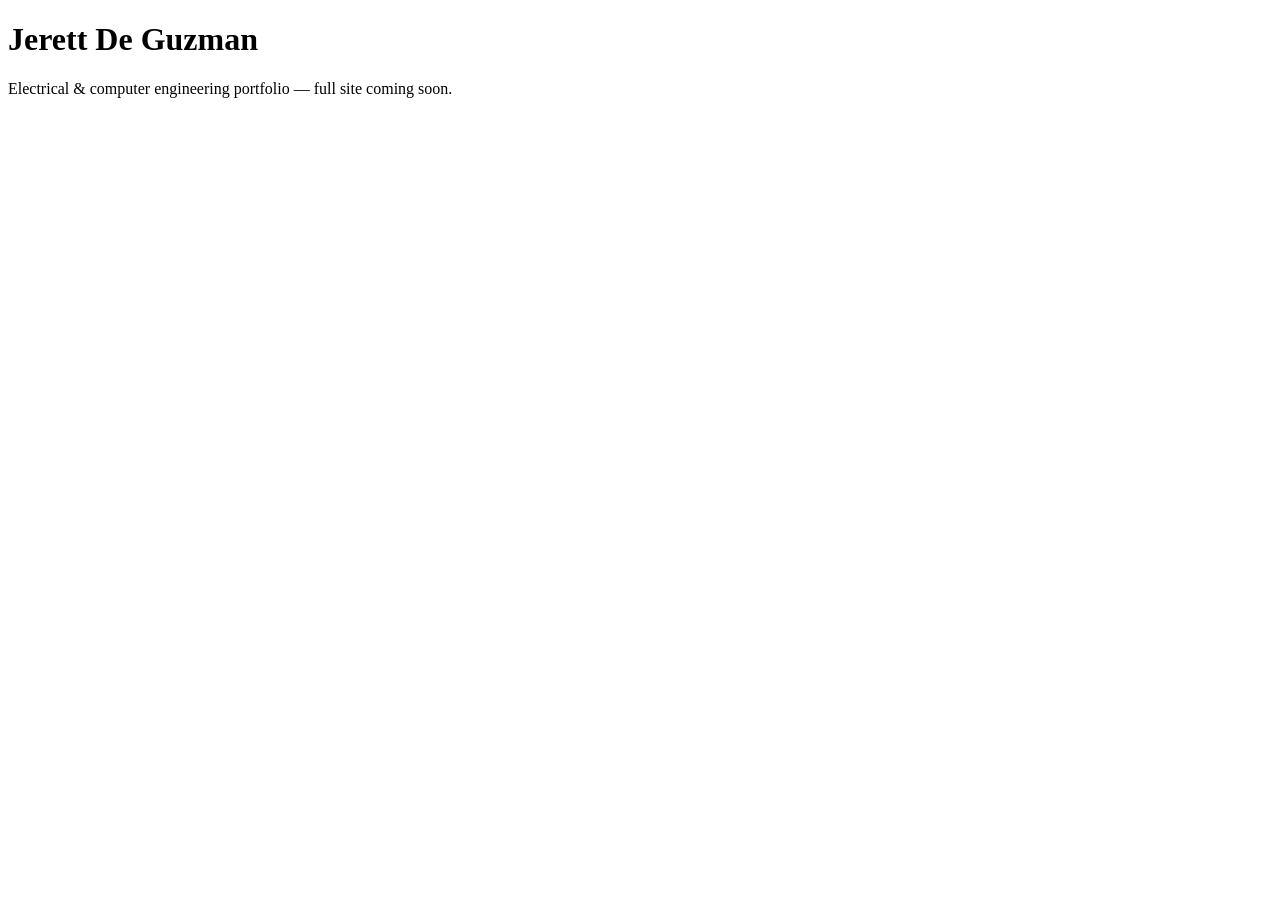
==== index.html @ 3cc32ff5 "Stage 1: placeholder home page and .gitignore" ====
<!DOCTYPE html>
<html lang="en">
<head>
  <meta charset="utf-8">
  <meta name="viewport" content="width=device-width, initial-scale=1">
  <title>Jerett De Guzman — Electrical & Computer Engineering</title>
</head>
<body>
  <h1>Jerett De Guzman</h1>
  <p>Electrical &amp; computer engineering portfolio — full site coming soon.</p>
</body>
</html>
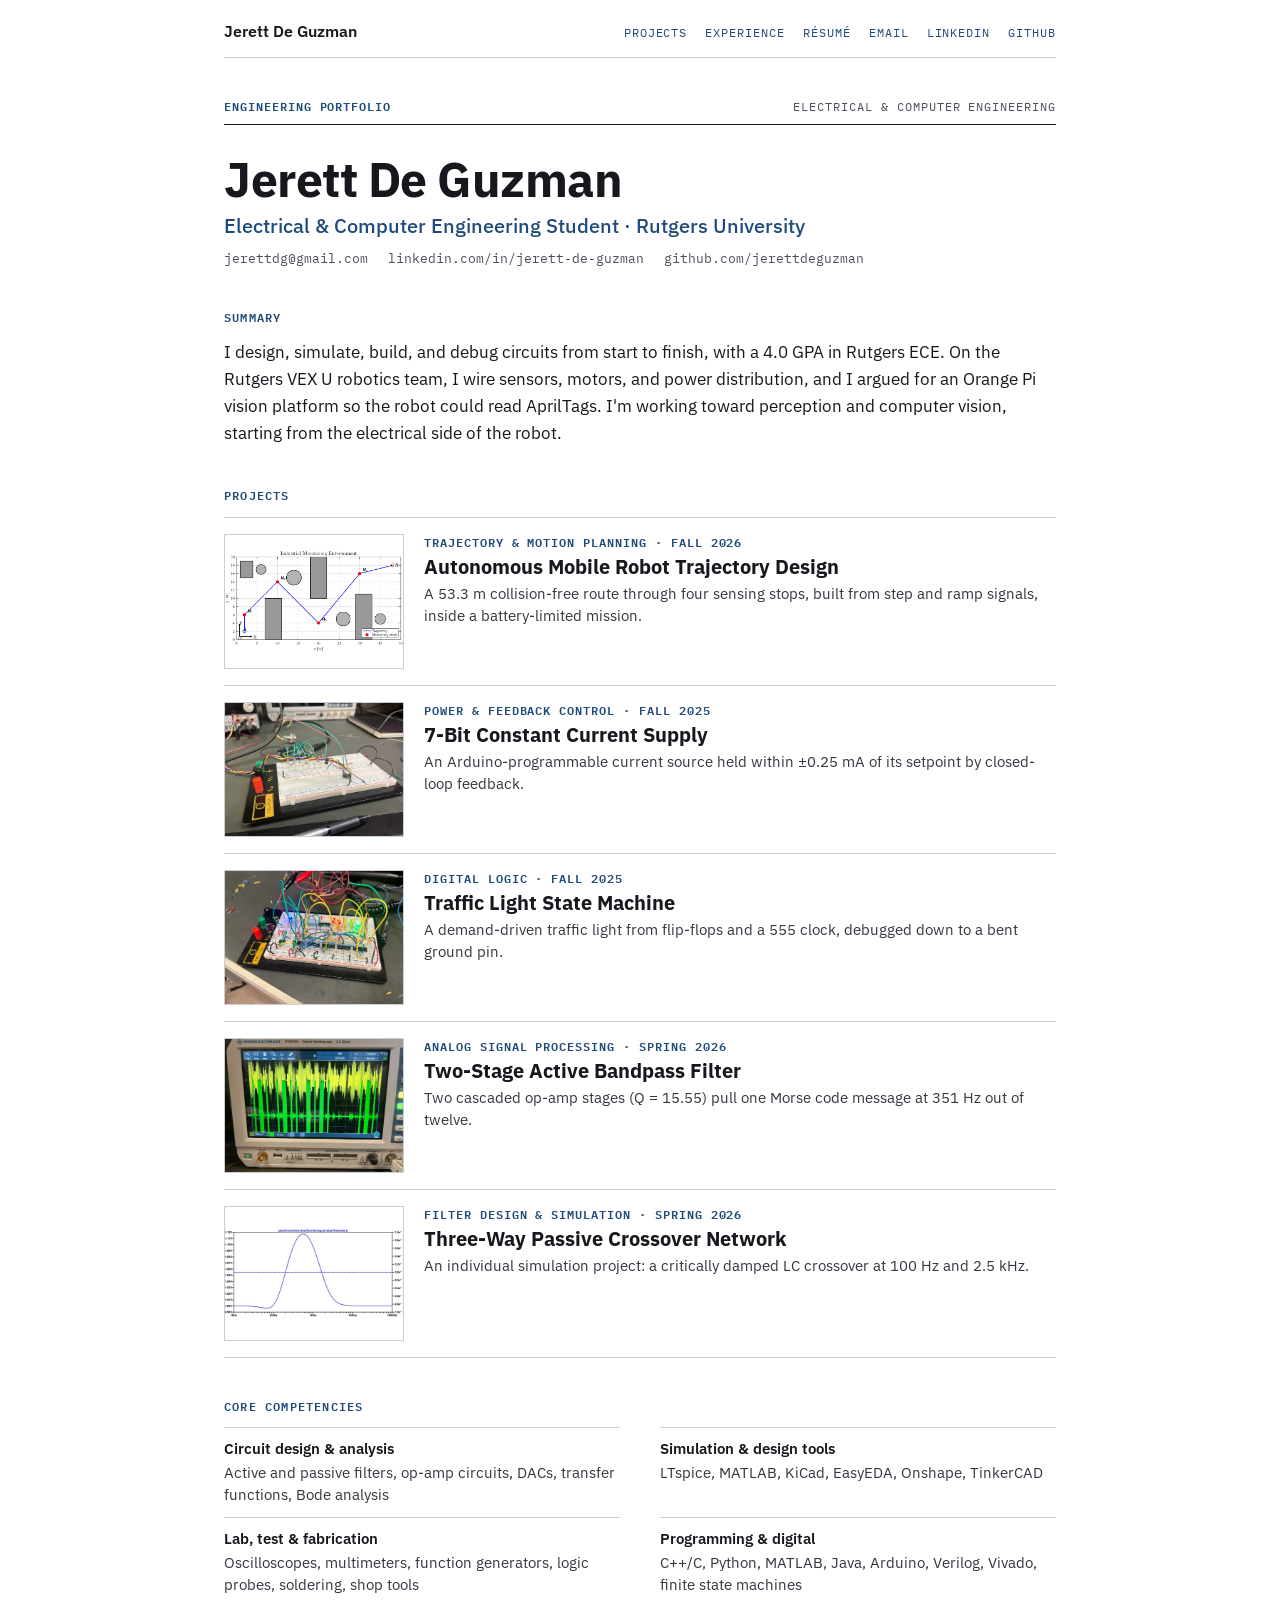
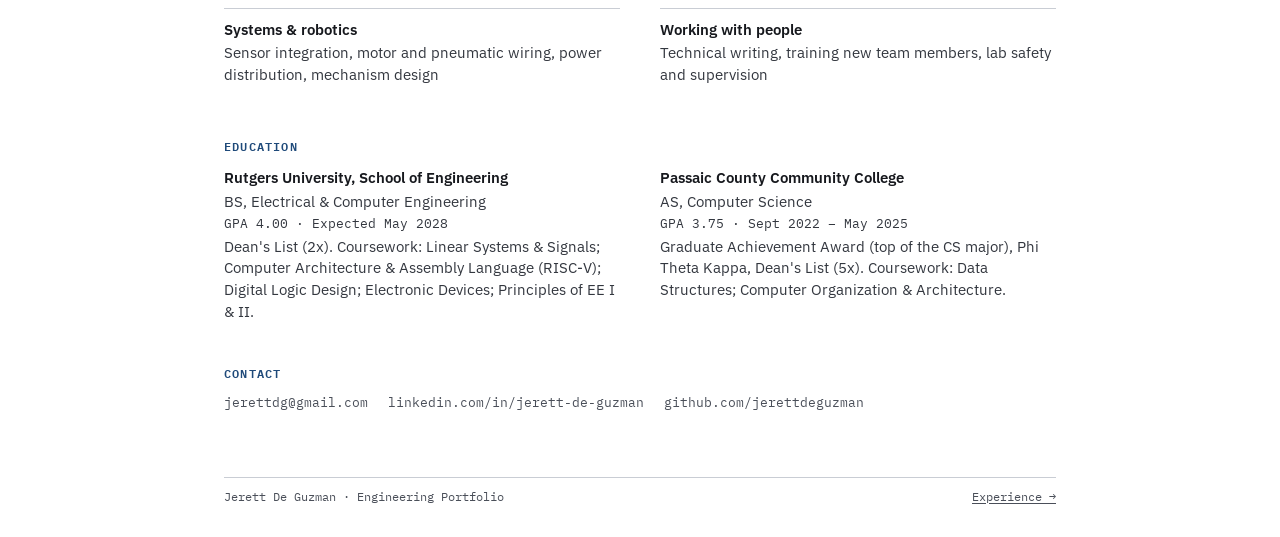
==== commit f3ca271c: "Stage 6: home page; move elevator photo beside elevator section" ====
--- a/index.html
+++ b/index.html
@@ -3,10 +3,162 @@
 <head>
   <meta charset="utf-8">
   <meta name="viewport" content="width=device-width, initial-scale=1">
-  <title>Jerett De Guzman — Electrical & Computer Engineering</title>
+  <title>Jerett De Guzman — Electrical &amp; Computer Engineering</title>
+  <meta name="description" content="Engineering portfolio of Jerett De Guzman, Rutgers electrical and computer engineering student: robot trajectory design, feedback control, digital logic, and analog filters.">
+  <link rel="preconnect" href="https://fonts.googleapis.com">
+  <link rel="preconnect" href="https://fonts.gstatic.com" crossorigin>
+  <link href="https://fonts.googleapis.com/css2?family=IBM+Plex+Mono:wght@400;500;600&family=IBM+Plex+Sans:wght@400;500;600;700&display=swap" rel="stylesheet">
+  <link rel="stylesheet" href="styles.css">
 </head>
 <body>
-  <h1>Jerett De Guzman</h1>
-  <p>Electrical &amp; computer engineering portfolio — full site coming soon.</p>
+<div class="page">
+
+  <!-- ===== Site header: same on every page (no ../ here because this file is at the top level) ===== -->
+  <header class="site-header">
+    <a class="site-name" href="index.html">Jerett De Guzman</a>
+    <nav class="site-nav" aria-label="Main">
+      <a href="#projects">Projects</a>
+      <a href="experience.html">Experience</a>
+      <a href="resume.pdf">Résumé</a>
+      <a href="mailto:jerettdg@gmail.com">Email</a>
+      <a href="https://www.linkedin.com/in/jerett-de-guzman">LinkedIn</a>
+      <a href="https://github.com/jerettdeguzman">GitHub</a>
+    </nav>
+  </header>
+
+  <main>
+    <div class="kicker">
+      <span class="kicker-left">Engineering Portfolio</span>
+      <span class="kicker-right">Electrical &amp; Computer Engineering</span>
+    </div>
+
+    <h1 class="home-name">Jerett De Guzman</h1>
+    <p class="headline">Electrical &amp; Computer Engineering Student · Rutgers University</p>
+    <div class="contact-line">
+      <a href="mailto:jerettdg@gmail.com">jerettdg@gmail.com</a>
+      <a href="https://www.linkedin.com/in/jerett-de-guzman">linkedin.com/in/jerett-de-guzman</a>
+      <a href="https://github.com/jerettdeguzman">github.com/jerettdeguzman</a>
+    </div>
+
+    <!-- ===== Summary ===== -->
+    <section class="home-section">
+      <h2 class="label">Summary</h2>
+      <p class="summary">I design, simulate, build, and debug circuits from start to finish, with a 4.0 GPA in Rutgers ECE. On the Rutgers VEX U robotics team, I wire sensors, motors, and power distribution, and I argued for an Orange Pi vision platform so the robot could read AprilTags. I'm working toward perception and computer vision, starting from the electrical side of the robot.</p>
+    </section>
+
+    <!-- ===== Projects =====
+         To add a project: copy one <li class="project-card"> ... </li> block,
+         paste it at the top of the list, and change the link, image, and text. -->
+    <section class="home-section" id="projects">
+      <h2 class="label">Projects</h2>
+      <ul class="project-list">
+
+        <li class="project-card">
+          <a href="projects/trajectory.html">
+            <span class="thumb fit"><img src="images/tr_path.png" width="1254" height="702" loading="lazy" alt=""></span>
+            <span>
+              <span class="card-kicker">Trajectory &amp; Motion Planning · Fall 2026</span>
+              <span class="card-title">Autonomous Mobile Robot Trajectory Design</span>
+              <span class="card-text">A 53.3&nbsp;m collision-free route through four sensing stops, built from step and ramp signals, inside a battery-limited mission.</span>
+            </span>
+          </a>
+        </li>
+
+        <li class="project-card">
+          <a href="projects/current-supply.html">
+            <span class="thumb"><img src="images/cs_photo.jpg" width="1000" height="750" loading="lazy" alt=""></span>
+            <span>
+              <span class="card-kicker">Power &amp; Feedback Control · Fall 2025</span>
+              <span class="card-title">7-Bit Constant Current Supply</span>
+              <span class="card-text">An Arduino-programmable current source held within ±0.25&nbsp;mA of its setpoint by closed-loop feedback.</span>
+            </span>
+          </a>
+        </li>
+
+        <li class="project-card">
+          <a href="projects/traffic-light.html">
+            <span class="thumb"><img src="images/tl_circuit.jpg" width="1000" height="750" loading="lazy" alt=""></span>
+            <span>
+              <span class="card-kicker">Digital Logic · Fall 2025</span>
+              <span class="card-title">Traffic Light State Machine</span>
+              <span class="card-text">A demand-driven traffic light from flip-flops and a 555 clock, debugged down to a bent ground pin.</span>
+            </span>
+          </a>
+        </li>
+
+        <li class="project-card">
+          <a href="projects/bandpass.html">
+            <span class="thumb"><img src="images/bp_morse.jpg" width="1000" height="750" loading="lazy" alt=""></span>
+            <span>
+              <span class="card-kicker">Analog Signal Processing · Spring 2026</span>
+              <span class="card-title">Two-Stage Active Bandpass Filter</span>
+              <span class="card-text">Two cascaded op-amp stages (Q = 15.55) pull one Morse code message at 351&nbsp;Hz out of twelve.</span>
+            </span>
+          </a>
+        </li>
+
+        <li class="project-card">
+          <a href="projects/crossover.html">
+            <span class="thumb fit"><img src="images/xo_combined.jpg" width="1000" height="492" loading="lazy" alt=""></span>
+            <span>
+              <span class="card-kicker">Filter Design &amp; Simulation · Spring 2026</span>
+              <span class="card-title">Three-Way Passive Crossover Network</span>
+              <span class="card-text">An individual simulation project: a critically damped LC crossover at 100&nbsp;Hz and 2.5&nbsp;kHz.</span>
+            </span>
+          </a>
+        </li>
+
+      </ul>
+    </section>
+
+    <!-- ===== Core competencies ===== -->
+    <section class="home-section">
+      <h2 class="label">Core competencies</h2>
+      <div class="two-col">
+        <div class="comp"><h3>Circuit design &amp; analysis</h3><p>Active and passive filters, op-amp circuits, DACs, transfer functions, Bode analysis</p></div>
+        <div class="comp"><h3>Simulation &amp; design tools</h3><p>LTspice, MATLAB, KiCad, EasyEDA, Onshape, TinkerCAD</p></div>
+        <div class="comp"><h3>Lab, test &amp; fabrication</h3><p>Oscilloscopes, multimeters, function generators, logic probes, soldering, shop tools</p></div>
+        <div class="comp"><h3>Programming &amp; digital</h3><p>C++/C, Python, MATLAB, Java, Arduino, Verilog, Vivado, finite state machines</p></div>
+        <div class="comp"><h3>Systems &amp; robotics</h3><p>Sensor integration, motor and pneumatic wiring, power distribution, mechanism design</p></div>
+        <div class="comp"><h3>Working with people</h3><p>Technical writing, training new team members, lab safety and supervision</p></div>
+      </div>
+    </section>
+
+    <!-- ===== Education ===== -->
+    <section class="home-section">
+      <h2 class="label">Education</h2>
+      <div class="two-col">
+        <div class="edu">
+          <h3>Rutgers University, School of Engineering</h3>
+          <p>BS, Electrical &amp; Computer Engineering</p>
+          <p class="mono">GPA 4.00 · Expected May 2028</p>
+          <p>Dean's List (2x). Coursework: Linear Systems &amp; Signals; Computer Architecture &amp; Assembly Language (RISC-V); Digital Logic Design; Electronic Devices; Principles of EE I &amp; II.</p>
+        </div>
+        <div class="edu">
+          <h3>Passaic County Community College</h3>
+          <p>AS, Computer Science</p>
+          <p class="mono">GPA 3.75 · Sept 2022 – May 2025</p>
+          <p>Graduate Achievement Award (top of the CS major), Phi Theta Kappa, Dean's List (5x). Coursework: Data Structures; Computer Organization &amp; Architecture.</p>
+        </div>
+      </div>
+    </section>
+
+    <!-- ===== Contact ===== -->
+    <section class="home-section">
+      <h2 class="label">Contact</h2>
+      <div class="contact-line">
+        <a href="mailto:jerettdg@gmail.com">jerettdg@gmail.com</a>
+        <a href="https://www.linkedin.com/in/jerett-de-guzman">linkedin.com/in/jerett-de-guzman</a>
+        <a href="https://github.com/jerettdeguzman">github.com/jerettdeguzman</a>
+      </div>
+    </section>
+  </main>
+
+  <footer class="site-footer">
+    <span>Jerett De Guzman · Engineering Portfolio</span>
+    <a href="experience.html">Experience →</a>
+  </footer>
+
+</div>
 </body>
 </html>
--- a/styles.css
+++ b/styles.css
@@ -0,0 +1,299 @@
+/* =====================================================================
+   Jerett De Guzman — portfolio stylesheet
+   One file for the whole site. Every color and font lives in :root
+   below, so changing a color is a one-line edit.
+   ===================================================================== */
+
+/* ---------- 1. Design tokens (from the printed portfolio) ---------- */
+:root {
+  --accent:         #1F4A7A;  /* section labels, metric values, links, kicker */
+  --accent-hover:   #16365A;  /* link hover */
+  --text:           #16181D;  /* body text, headings, heavy rules */
+  --text-secondary: #33373F;  /* challenge statements, subtitles */
+  --text-muted:     #4A4F59;  /* captions, metric labels, right-hand strip text */
+  --border:         #C9CDD4;  /* metric boxes, image frames, footer rule */
+  --background:     #FFFFFF;
+
+  --font-sans: 'IBM Plex Sans', 'Helvetica Neue', sans-serif;
+  --font-mono: 'IBM Plex Mono', 'Courier New', monospace;
+
+  --max-width: 880px;   /* content column width on desktop */
+  --gutter: 24px;       /* space between columns and at the page edges */
+}
+
+/* ---------- 2. Base ---------- */
+*, *::before, *::after { box-sizing: border-box; }  /* width includes padding + border */
+
+html { -webkit-text-size-adjust: 100%; }  /* stop phones from auto-enlarging text */
+
+body {
+  margin: 0;
+  background: var(--background);
+  color: var(--text);
+  font-family: var(--font-sans);
+  font-size: 15px;
+  line-height: 1.45;
+}
+
+img { display: block; max-width: 100%; height: auto; }  /* images never overflow their box */
+
+a { color: var(--accent); text-decoration-thickness: 1px; text-underline-offset: 2px; }
+a:hover { color: var(--accent-hover); }
+a:focus-visible { outline: 2px solid var(--accent); outline-offset: 2px; }  /* keyboard users */
+
+/* Centers the content and caps its width. Every page wraps its content in this. */
+.page {
+  max-width: var(--max-width);
+  margin: 0 auto;
+  padding: 0 var(--gutter);
+}
+
+/* ---------- 3. Site header (name, nav, contact) ---------- */
+.site-header {
+  display: flex;
+  flex-wrap: wrap;               /* nav drops below the name when space runs out */
+  justify-content: space-between;
+  align-items: baseline;
+  gap: 8px 24px;
+  padding: 20px 0 14px;
+  border-bottom: 1px solid var(--border);
+}
+.site-name {
+  font-weight: 600;
+  font-size: 16px;
+  color: var(--text);
+  text-decoration: none;
+}
+.site-nav {
+  display: flex;
+  flex-wrap: wrap;
+  gap: 4px 18px;
+  font-family: var(--font-mono);
+  font-size: 12px;
+  text-transform: uppercase;
+  letter-spacing: 0.08em;
+}
+.site-nav a { text-decoration: none; }
+.site-nav a:hover { text-decoration: underline; }
+
+/* ---------- 4. Kicker strip (top of each project page) ---------- */
+.kicker {
+  display: flex;
+  flex-wrap: wrap;
+  justify-content: space-between;
+  gap: 4px 24px;
+  margin-top: 40px;
+  padding-bottom: 8px;
+  border-bottom: 1.5px solid var(--text);
+  font-family: var(--font-mono);
+  font-size: 12px;
+  text-transform: uppercase;
+  letter-spacing: 0.08em;
+}
+.kicker-left  { font-weight: 600; color: var(--accent); }
+.kicker-right { color: var(--text-muted); }
+
+/* ---------- 5. Title + challenge statement ---------- */
+h1 {
+  margin: 28px 0 8px;
+  font-size: 34px;
+  font-weight: 700;
+  line-height: 1.1;
+  letter-spacing: -0.01em;
+}
+.challenge {
+  margin: 0;
+  font-size: 16px;
+  line-height: 1.5;
+  color: var(--text-secondary);
+}
+
+/* ---------- 6. Metric boxes: 4 across (2x2 on phones, see section 10) ---------- */
+.metrics {
+  display: grid;
+  grid-template-columns: repeat(4, 1fr);  /* four equal columns */
+  gap: 12px;
+  margin: 24px 0 0;
+  padding: 0;
+  list-style: none;
+}
+.metrics li {
+  border: 1px solid var(--border);
+  padding: 10px 12px;
+}
+.metric-value {
+  display: block;
+  font-family: var(--font-mono);
+  font-size: 18px;
+  font-weight: 600;
+  line-height: 1.3;
+  color: var(--accent);
+}
+.metric-label {
+  display: block;
+  font-size: 12px;
+  color: var(--text-muted);
+}
+
+/* ---------- 7. Two captioned images side by side ---------- */
+.figures {
+  display: grid;
+  grid-template-columns: 1fr 1fr;
+  gap: 16px;
+  margin-top: 24px;
+}
+.figures figure { margin: 0; }
+.frame {
+  aspect-ratio: 4 / 3;            /* both frames the same shape, like the printed page */
+  border: 1px solid var(--border);
+  background: var(--background);
+  display: flex;
+  align-items: center;
+  justify-content: center;
+  overflow: hidden;
+}
+.frame img { width: 100%; height: 100%; object-fit: cover; }  /* photos fill the frame */
+.frame.fit img { object-fit: contain; }  /* diagrams: show all of it, white space around */
+figcaption {
+  margin-top: 6px;
+  font-size: 12px;
+  color: var(--text-muted);
+}
+
+/* ---------- 8. Body: "What I did" left, role/result/takeaway right ---------- */
+.body {
+  display: grid;
+  grid-template-columns: 1fr 1fr;
+  gap: var(--gutter);
+  margin-top: 28px;
+}
+.label {                           /* "What I did", "My role", "Result", ... */
+  margin: 0 0 8px;
+  font-family: var(--font-mono);
+  font-size: 12px;
+  font-weight: 600;
+  text-transform: uppercase;
+  letter-spacing: 0.1em;
+  color: var(--accent);
+}
+.body ul { margin: 0; padding-left: 20px; }
+.body li { margin-bottom: 10px; }
+.body p  { margin: 0; }
+.body section + section { margin-top: 18px; }  /* space between stacked right-column blocks */
+
+/* ---------- 8b. Experience page entries ---------- */
+.entry { padding: 28px 0; }
+.entry + .entry { border-top: 1px solid var(--border); }  /* thin rule between entries */
+.entry:first-of-type { padding-top: 28px; }
+.entry-head {
+  display: flex;
+  flex-wrap: wrap;
+  justify-content: space-between;
+  align-items: baseline;
+  gap: 2px 24px;
+}
+.entry-head h2 { margin: 0; font-size: 22px; font-weight: 700; line-height: 1.2; }
+.entry-date { font-family: var(--font-mono); font-size: 13px; color: var(--text-muted); }
+.entry-sub { margin: 6px 0 12px; font-weight: 500; color: var(--accent); }
+.entry ul { margin: 0; padding-left: 20px; }
+.entry li { margin-bottom: 8px; }
+.entry p { margin: 0 0 8px; }
+.entry .label { margin-top: 18px; }
+/* Bullets on the left, a photo on the right (stacks on phones, see section 10) */
+.entry-split {
+  display: grid;
+  grid-template-columns: 1fr 230px;
+  gap: var(--gutter);
+  align-items: start;
+}
+.entry-split figure { margin: 0; }
+.entry-split .frame { aspect-ratio: auto; }         /* photo keeps its own shape here */
+.entry-split .frame img { height: auto; }
+
+/* ---------- 8c. Home page ---------- */
+.home-name { font-size: 48px; margin-bottom: 6px; }
+.headline { margin: 0 0 10px; font-size: 20px; font-weight: 500; color: var(--accent); }
+.contact-line {
+  display: flex; flex-wrap: wrap; gap: 4px 20px;
+  font-family: var(--font-mono); font-size: 13px;
+}
+.contact-line a { color: var(--text-muted); text-decoration: none; }
+.contact-line a:hover { color: var(--accent-hover); text-decoration: underline; }
+.home-section { margin-top: 40px; }
+.home-section > .label { margin-bottom: 12px; }
+.summary { margin: 0; font-size: 17px; line-height: 1.6; }
+
+/* Project list: one row per project, thumbnail left, text right.
+   To add a project, copy one <li class="project-card"> in index.html. */
+.project-list { list-style: none; margin: 0; padding: 0; }
+.project-card { border-top: 1px solid var(--border); }
+.project-card:last-child { border-bottom: 1px solid var(--border); }
+.project-card a {
+  display: grid;
+  grid-template-columns: 180px 1fr;
+  gap: 20px;
+  padding: 16px 0;
+  color: var(--text);
+  text-decoration: none;
+}
+.project-card .thumb {
+  aspect-ratio: 4 / 3;
+  border: 1px solid var(--border);
+  overflow: hidden;
+}
+.project-card .thumb img { width: 100%; height: 100%; object-fit: cover; }
+.project-card .thumb.fit img { object-fit: contain; }
+.card-kicker {
+  display: block;
+  font-family: var(--font-mono); font-size: 12px; font-weight: 600;
+  text-transform: uppercase; letter-spacing: 0.08em; color: var(--accent);
+}
+.card-title { display: block; margin: 4px 0; font-size: 20px; font-weight: 700; line-height: 1.2; }
+.card-text { display: block; color: var(--text-secondary); }
+.project-card a:hover .card-title { color: var(--accent-hover); text-decoration: underline; }
+
+/* Core competencies and education: two columns of items */
+.two-col {
+  display: grid;
+  grid-template-columns: 1fr 1fr;
+  gap: 0 40px;
+}
+.comp { border-top: 1px solid var(--border); padding: 10px 0 12px; }
+.comp h3, .edu h3 { margin: 0 0 2px; font-size: 15px; font-weight: 600; }
+.comp p { margin: 0; color: var(--text-secondary); }
+.edu p { margin: 0 0 2px; color: var(--text-secondary); }
+.edu .mono { font-family: var(--font-mono); font-size: 13px; }
+
+/* ---------- 9. Footer strip ---------- */
+.site-footer {
+  display: flex;
+  flex-wrap: wrap;
+  justify-content: space-between;
+  gap: 4px 24px;
+  margin-top: 64px;
+  padding: 10px 0 32px;
+  border-top: 1px solid var(--border);
+  font-family: var(--font-mono);
+  font-size: 12px;
+  color: var(--text-muted);
+}
+.site-footer a { color: var(--text-muted); }
+.site-footer a:hover { color: var(--accent-hover); }
+
+/* ---------- 10. Phones and narrow windows ----------
+   Below 700px there isn't room for side-by-side columns, so:
+   metric boxes go 2x2, and images and body columns stack. */
+@media (max-width: 700px) {
+  :root { --gutter: 16px; }
+  .kicker { margin-top: 28px; }
+  h1 { font-size: 28px; }
+  .metrics { grid-template-columns: repeat(2, 1fr); }
+  .figures, .body, .entry-split { grid-template-columns: 1fr; }
+  .entry-split figure { max-width: 320px; }
+  .home-name { font-size: 36px; }
+  .two-col { grid-template-columns: 1fr; }
+  .edu + .edu { margin-top: 20px; }
+  .project-card a { grid-template-columns: 96px 1fr; gap: 14px; }
+  .card-title { font-size: 17px; }
+  .card-text { font-size: 14px; }
+}
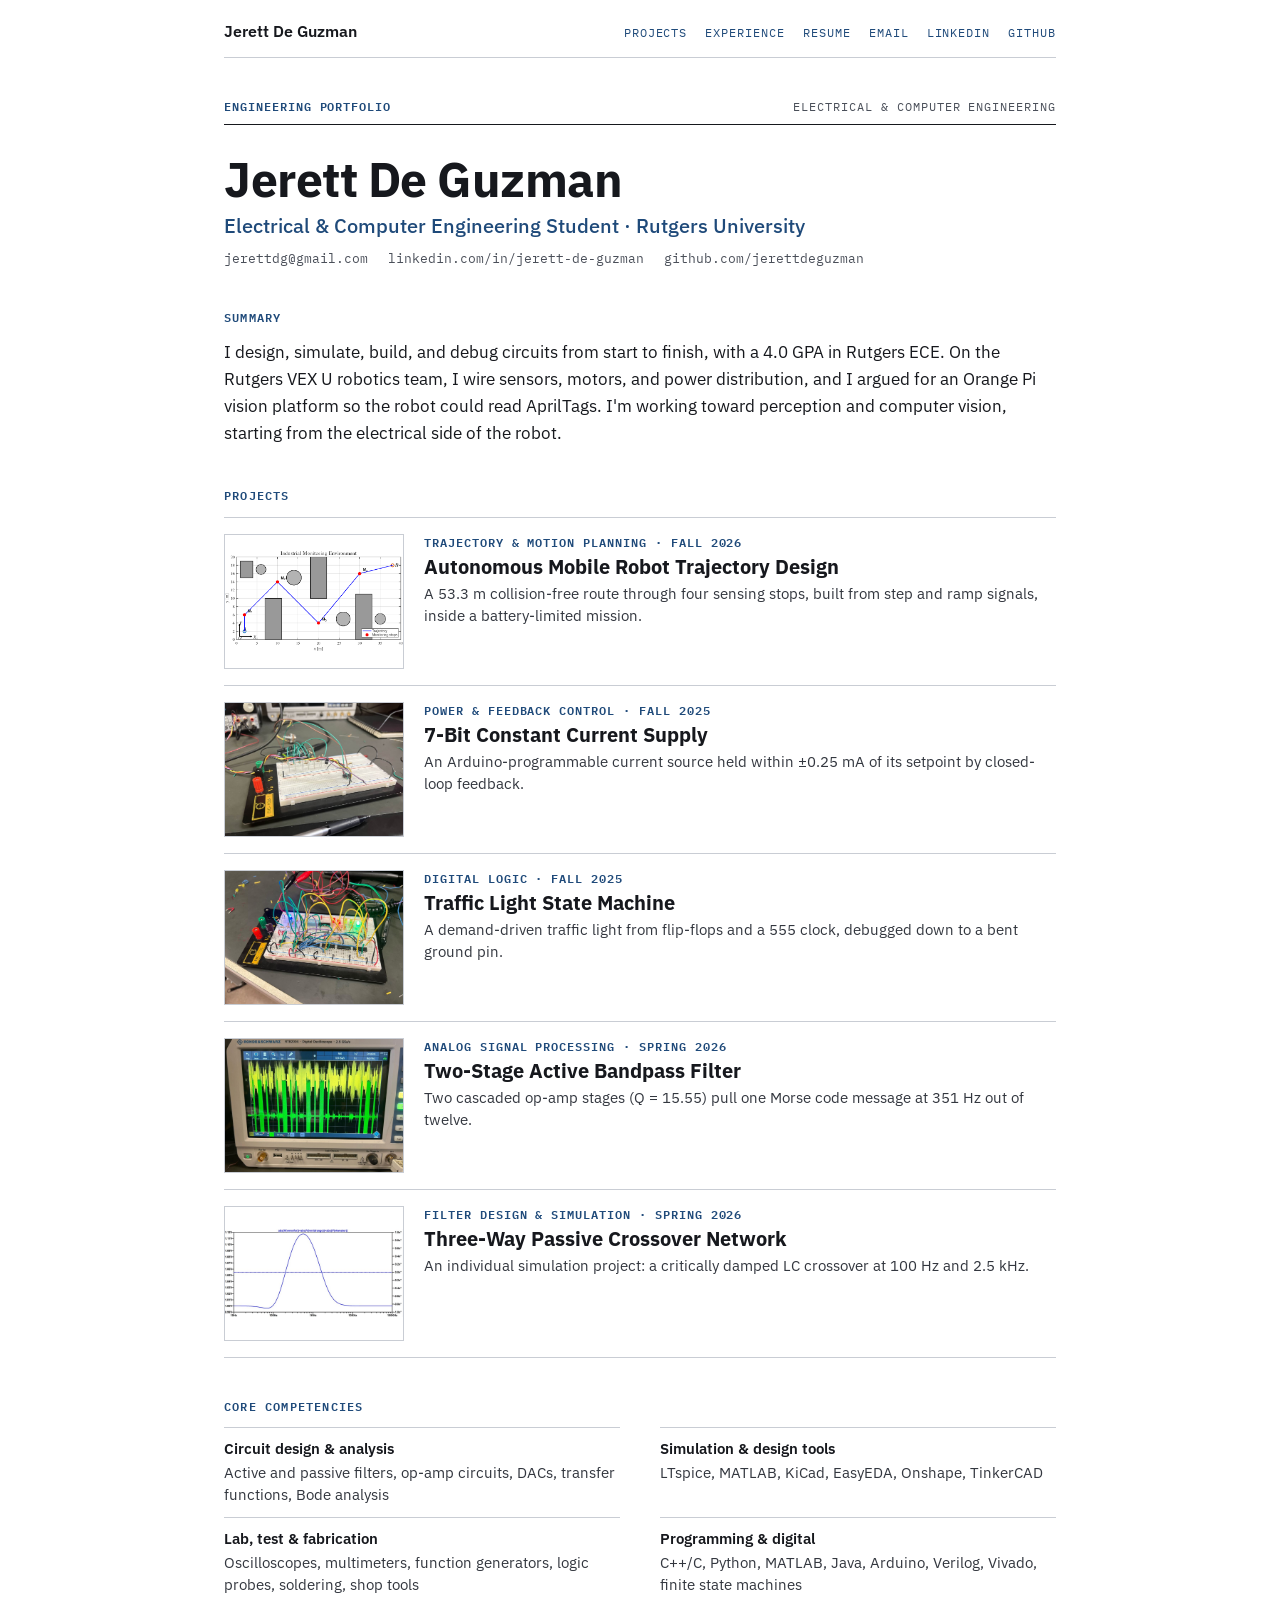
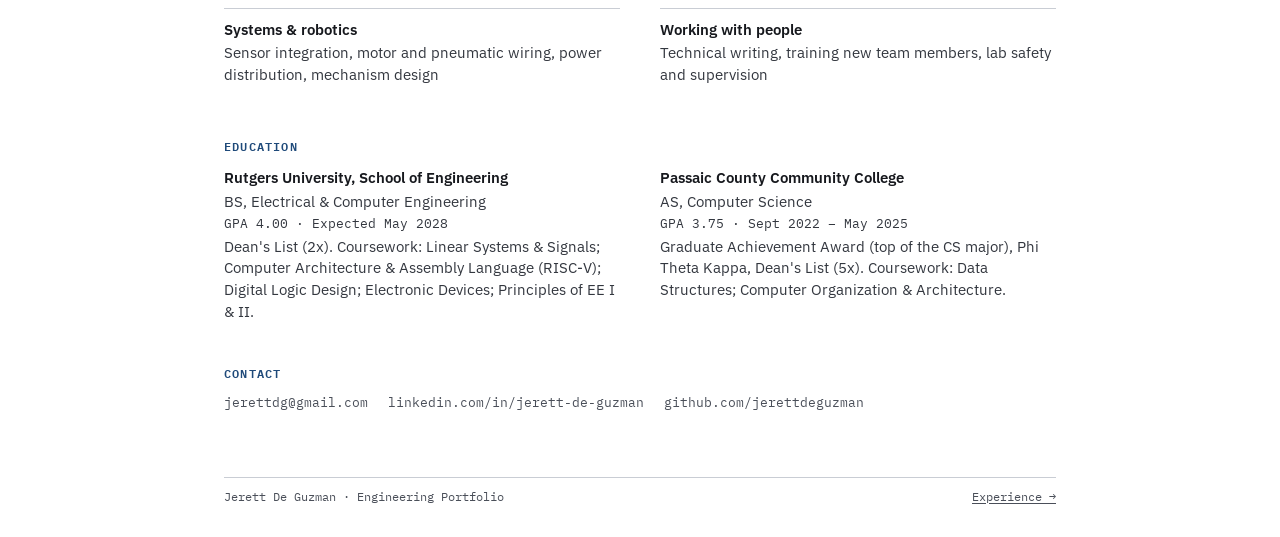
==== commit 00eeee89: "Add slide-rail CAD render to VEX section; change Résumé nav label to Resume" ====
--- a/index.html
+++ b/index.html
@@ -19,7 +19,7 @@
     <nav class="site-nav" aria-label="Main">
       <a href="#projects">Projects</a>
       <a href="experience.html">Experience</a>
-      <a href="resume.pdf">Résumé</a>
+      <a href="resume.pdf">Resume</a>
       <a href="mailto:jerettdg@gmail.com">Email</a>
       <a href="https://www.linkedin.com/in/jerett-de-guzman">LinkedIn</a>
       <a href="https://github.com/jerettdeguzman">GitHub</a>
--- a/styles.css
+++ b/styles.css
@@ -209,6 +209,7 @@
 .entry-split figure { margin: 0; }
 .entry-split .frame { aspect-ratio: auto; }         /* photo keeps its own shape here */
 .entry-split .frame img { height: auto; }
+.entry-split + .entry-split { margin-top: 8px; }
 
 /* ---------- 8c. Home page ---------- */
 .home-name { font-size: 48px; margin-bottom: 6px; }
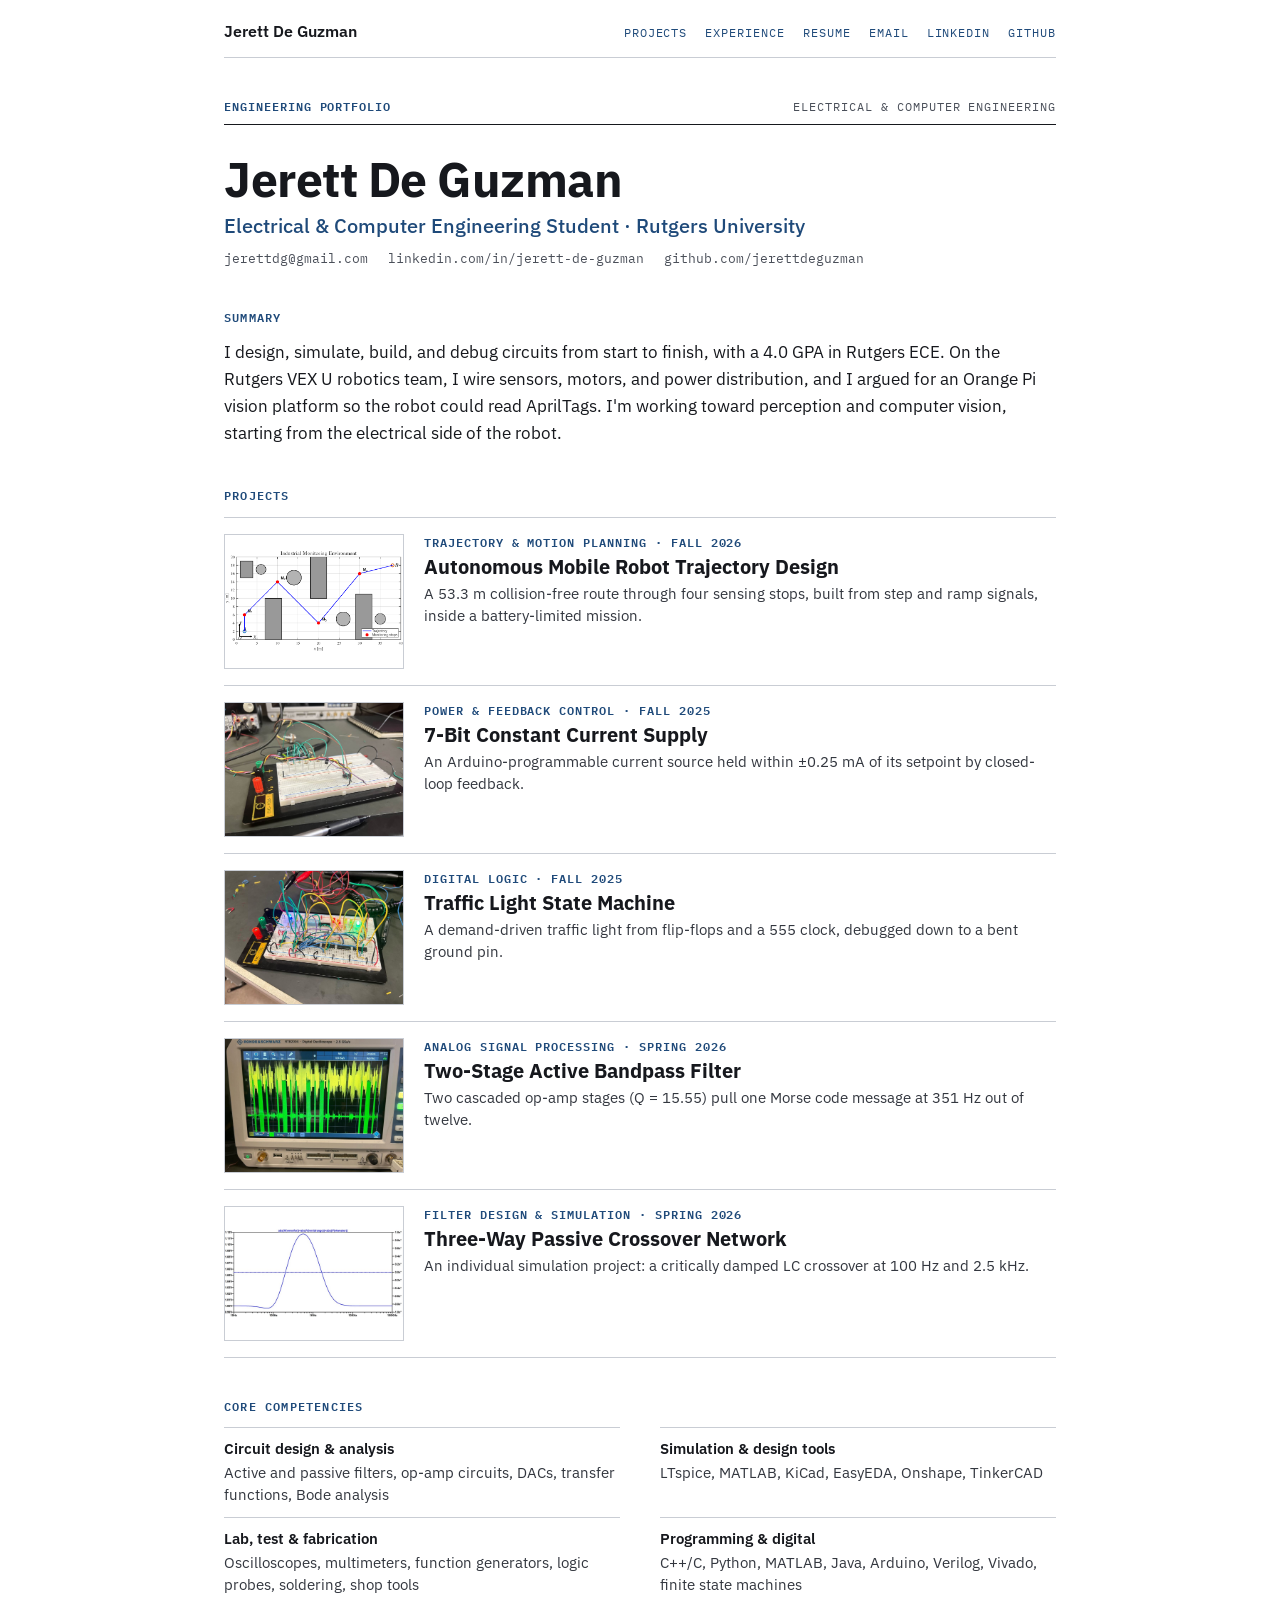
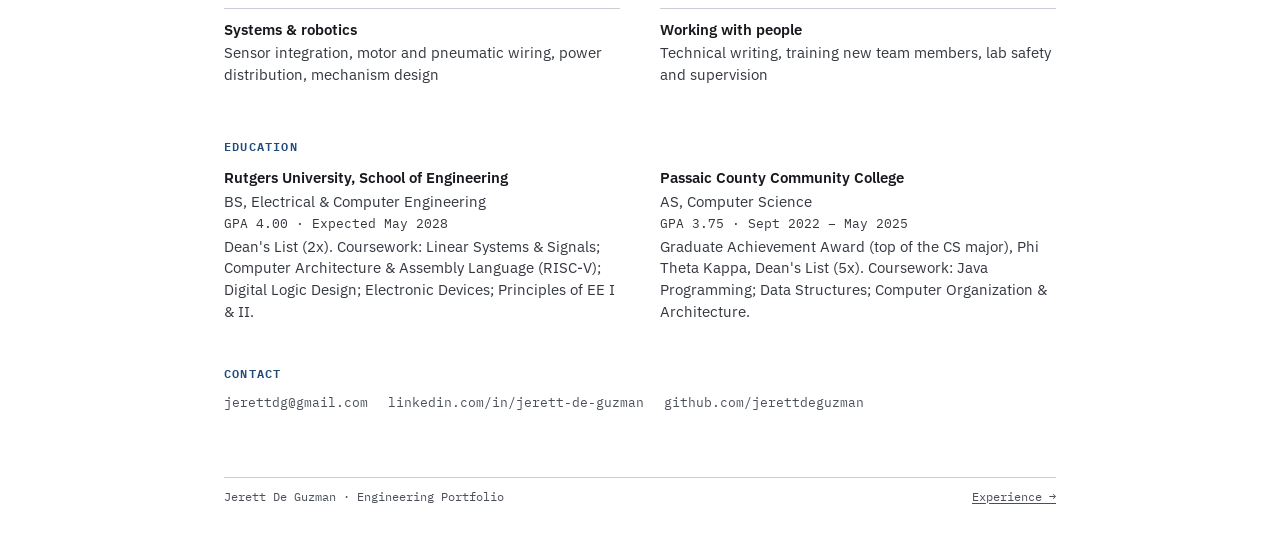
==== commit f45b259f: "Add tools line to each project and VEX entry; add Java Programming to PCCC coursework" ====
--- a/index.html
+++ b/index.html
@@ -138,7 +138,7 @@
           <h3>Passaic County Community College</h3>
           <p>AS, Computer Science</p>
           <p class="mono">GPA 3.75 · Sept 2022 – May 2025</p>
-          <p>Graduate Achievement Award (top of the CS major), Phi Theta Kappa, Dean's List (5x). Coursework: Data Structures; Computer Organization &amp; Architecture.</p>
+          <p>Graduate Achievement Award (top of the CS major), Phi Theta Kappa, Dean's List (5x). Coursework: Java Programming; Data Structures; Computer Organization &amp; Architecture.</p>
         </div>
       </div>
     </section>
--- a/styles.css
+++ b/styles.css
@@ -107,6 +107,23 @@
   line-height: 1.5;
   color: var(--text-secondary);
 }
+
+/* Tools line under the challenge: "TOOLS  MATLAB · LTspice · ..." */
+.tools {
+  margin: 10px 0 0;
+  font-family: var(--font-mono);
+  font-size: 12px;
+  line-height: 1.6;
+  color: var(--text-muted);
+}
+.tools-label {
+  margin-right: 8px;
+  font-weight: 600;
+  text-transform: uppercase;
+  letter-spacing: 0.1em;
+  color: var(--accent);
+}
+.entry .tools { margin: -4px 0 14px; }  /* on the Experience page, sits under the role line */
 
 /* ---------- 6. Metric boxes: 4 across (2x2 on phones, see section 10) ---------- */
 .metrics {
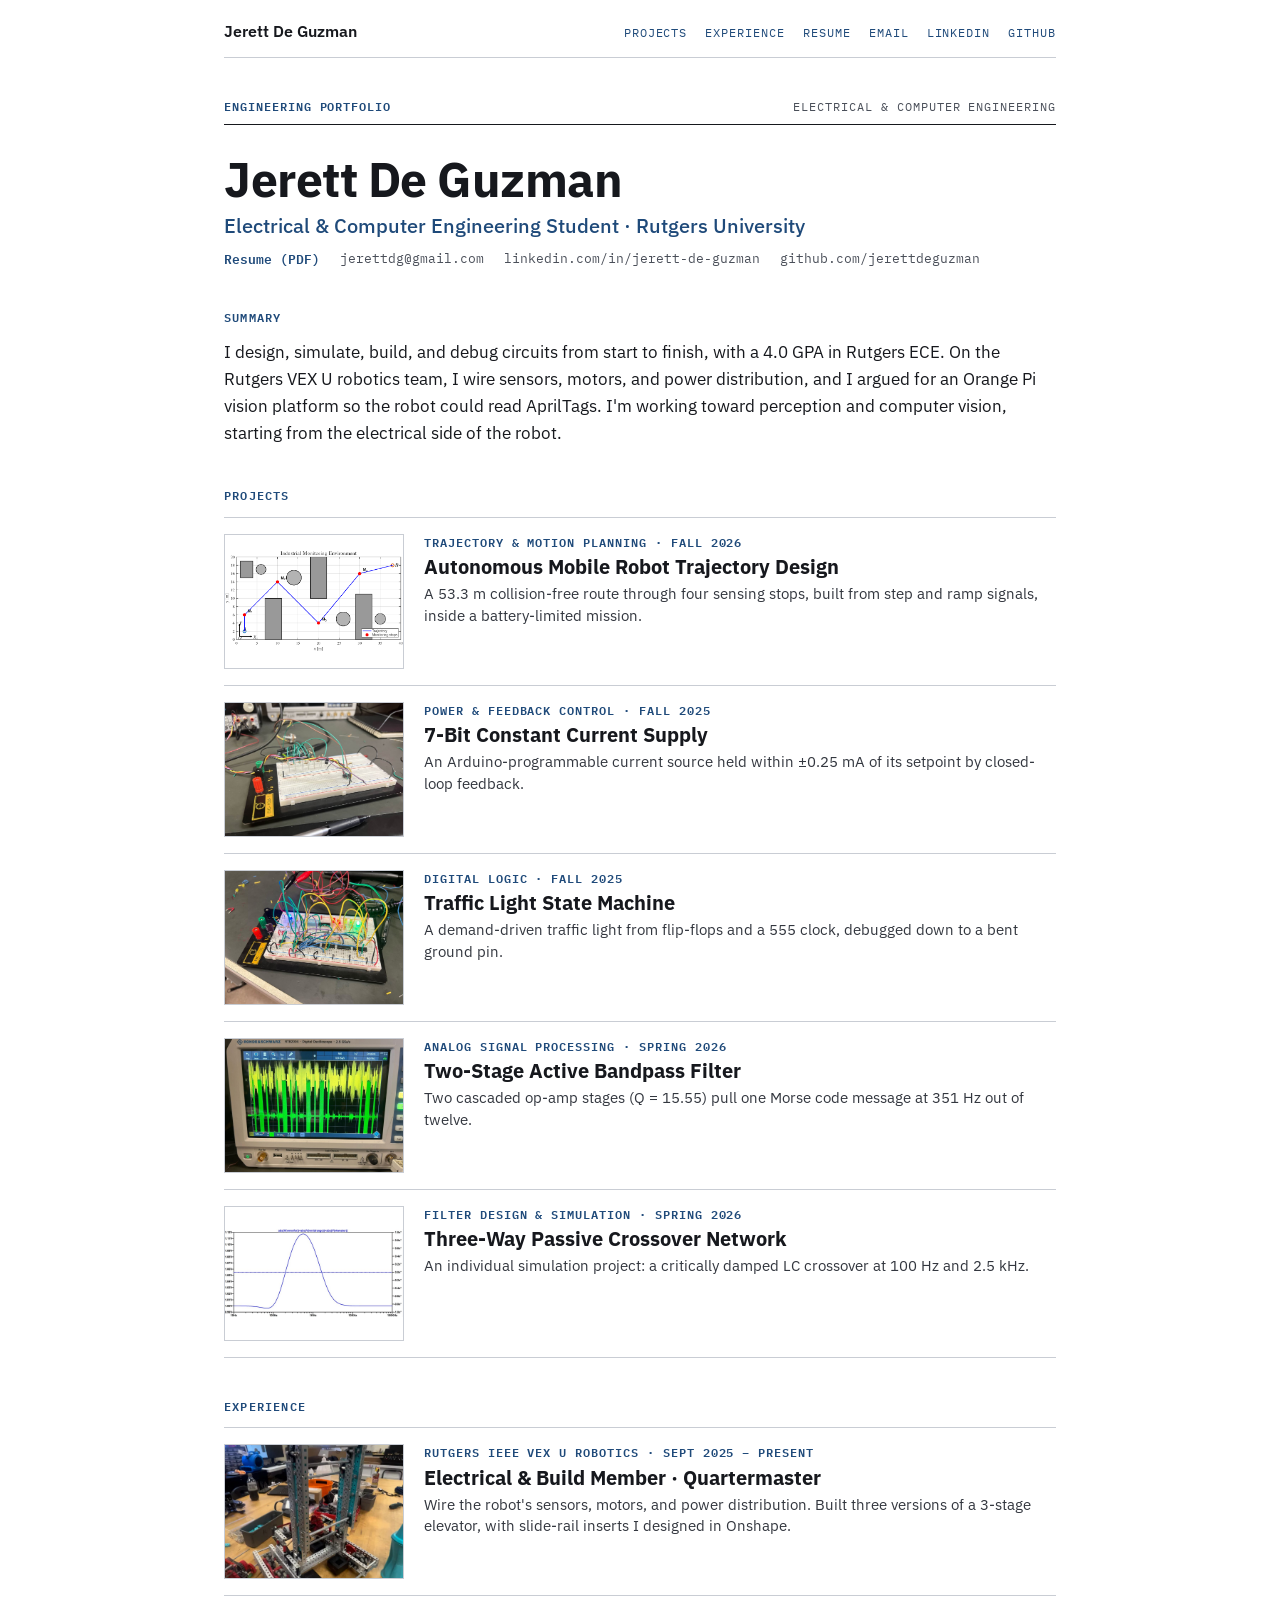
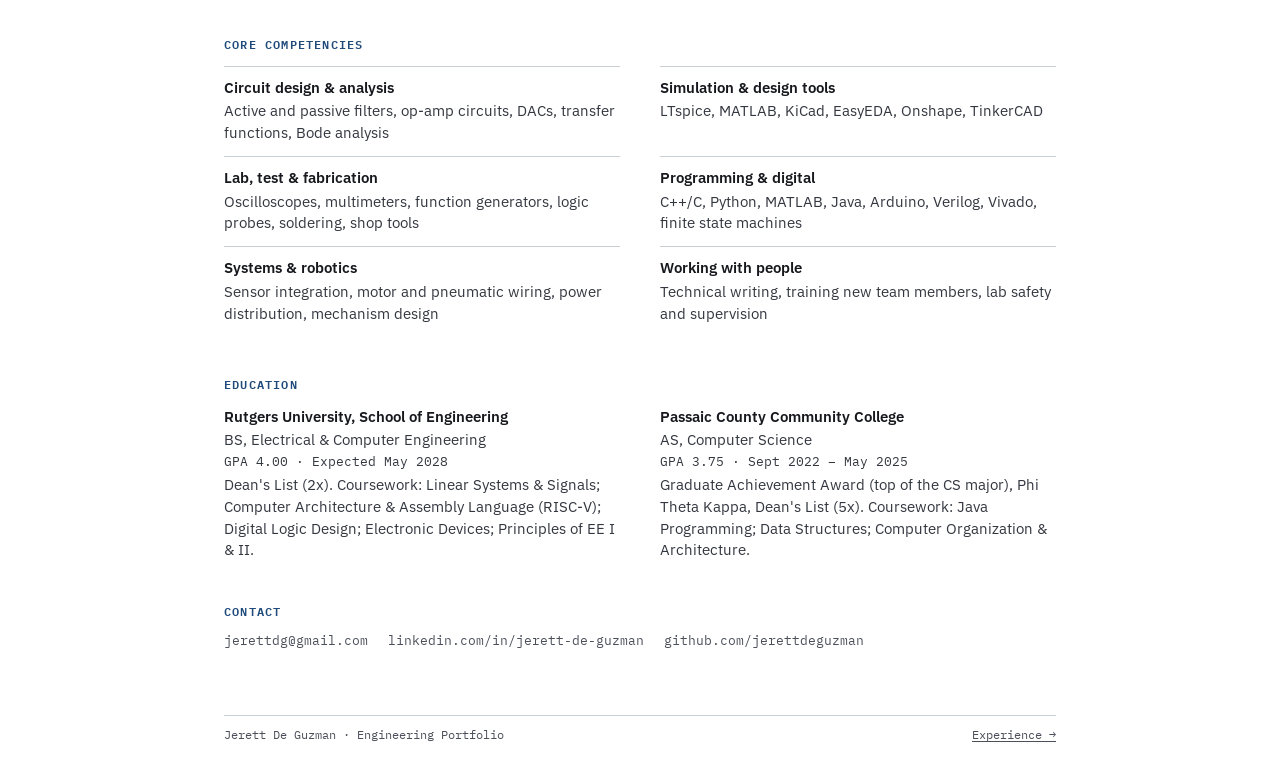
==== commit 16777eae: "Site review fixes: pulley credit, crossover alt text, link previews, tab icon, home experience block" ====
--- a/index.html
+++ b/index.html
@@ -5,6 +5,14 @@
   <meta name="viewport" content="width=device-width, initial-scale=1">
   <title>Jerett De Guzman — Electrical &amp; Computer Engineering</title>
   <meta name="description" content="Engineering portfolio of Jerett De Guzman, Rutgers electrical and computer engineering student: robot trajectory design, feedback control, digital logic, and analog filters.">
+  <!-- Link preview (what LinkedIn, email, and Slack show when this URL is pasted) -->
+  <meta property="og:type" content="website">
+  <meta property="og:title" content="Jerett De Guzman — Electrical &amp; Computer Engineering">
+  <meta property="og:description" content="Engineering portfolio of Jerett De Guzman, Rutgers electrical and computer engineering student: robot trajectory design, feedback control, digital logic, and analog filters.">
+  <meta property="og:url" content="https://jerettdeguzman.github.io/">
+  <meta property="og:image" content="https://jerettdeguzman.github.io/images/tr_path.png">
+  <meta name="twitter:card" content="summary_large_image">
+  <link rel="icon" href="data:image/svg+xml,%3Csvg xmlns=%27http://www.w3.org/2000/svg%27 viewBox=%270 0 32 32%27%3E%3Crect width=%2732%27 height=%2732%27 fill=%27%231F4A7A%27/%3E%3Ctext x=%2716%27 y=%2722%27 font-family=%27Helvetica,Arial,sans-serif%27 font-size=%2716%27 font-weight=%27700%27 fill=%27white%27 text-anchor=%27middle%27%3EJD%3C/text%3E%3C/svg%3E">
   <link rel="preconnect" href="https://fonts.googleapis.com">
   <link rel="preconnect" href="https://fonts.gstatic.com" crossorigin>
   <link href="https://fonts.googleapis.com/css2?family=IBM+Plex+Mono:wght@400;500;600&family=IBM+Plex+Sans:wght@400;500;600;700&display=swap" rel="stylesheet">
@@ -35,6 +43,7 @@
     <h1 class="home-name">Jerett De Guzman</h1>
     <p class="headline">Electrical &amp; Computer Engineering Student · Rutgers University</p>
     <div class="contact-line">
+      <a class="resume-link" href="resume.pdf">Resume (PDF)</a>
       <a href="mailto:jerettdg@gmail.com">jerettdg@gmail.com</a>
       <a href="https://www.linkedin.com/in/jerett-de-guzman">linkedin.com/in/jerett-de-guzman</a>
       <a href="https://github.com/jerettdeguzman">github.com/jerettdeguzman</a>
@@ -111,6 +120,23 @@
       </ul>
     </section>
 
+    <!-- ===== Experience (short; the full version is experience.html) ===== -->
+    <section class="home-section">
+      <h2 class="label">Experience</h2>
+      <ul class="project-list">
+        <li class="project-card">
+          <a href="experience.html">
+            <span class="thumb"><img src="images/vex_elevator.webp" width="914" height="1316" loading="lazy" alt=""></span>
+            <span>
+              <span class="card-kicker">Rutgers IEEE VEX U Robotics · Sept 2025 – Present</span>
+              <span class="card-title">Electrical &amp; Build Member · Quartermaster</span>
+              <span class="card-text">Wire the robot's sensors, motors, and power distribution. Built three versions of a 3-stage elevator, with slide-rail inserts I designed in Onshape.</span>
+            </span>
+          </a>
+        </li>
+      </ul>
+    </section>
+
     <!-- ===== Core competencies ===== -->
     <section class="home-section">
       <h2 class="label">Core competencies</h2>
--- a/styles.css
+++ b/styles.css
@@ -237,6 +237,7 @@
 }
 .contact-line a { color: var(--text-muted); text-decoration: none; }
 .contact-line a:hover { color: var(--accent-hover); text-decoration: underline; }
+.contact-line a.resume-link { color: var(--accent); font-weight: 600; }  /* the one link recruiters look for */
 .home-section { margin-top: 40px; }
 .home-section > .label { margin-bottom: 12px; }
 .summary { margin: 0; font-size: 17px; line-height: 1.6; }
